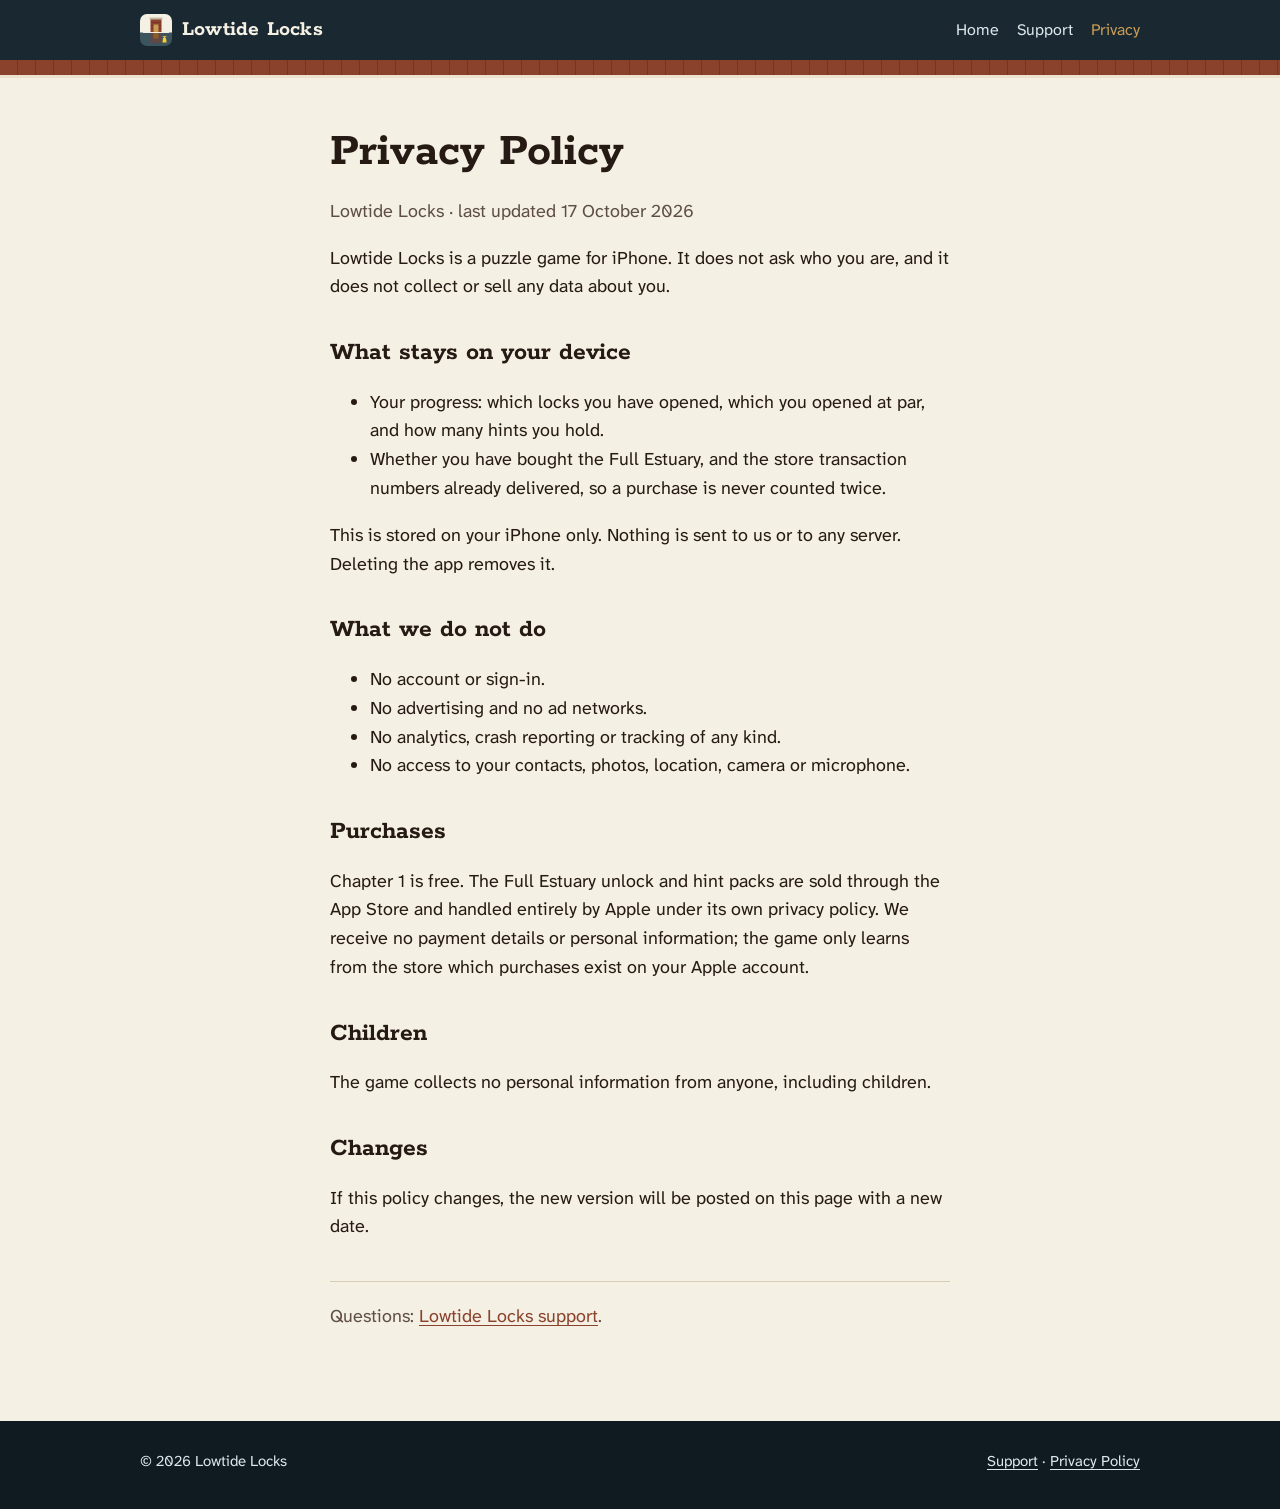
==== privacy.html @ 865af642 "feat: landing, support and privacy pages for Lowtide Locks Static HTML/CSS in the game's direction C" ====
<!doctype html>
<html lang="en">
<head>
<meta charset="utf-8">
<meta name="viewport" content="width=device-width, initial-scale=1">
<title>Lowtide Locks Privacy Policy</title>
<meta name="description" content="Lowtide Locks privacy policy: what the game stores on your iPhone, what it never collects, and how purchases work.">
<link rel="canonical" href="https://nguyenvanlamm.github.io/lowtide-locks-site/privacy.html">
<link rel="icon" href="assets/img/favicon.svg" type="image/svg+xml">
<link rel="apple-touch-icon" href="assets/img/apple-touch-icon.png">
<meta name="theme-color" content="#1A2831">
<link rel="stylesheet" href="assets/site.css">
</head>
<body>
<header class="site">
  <div class="wrap">
    <a class="brand" href="./"><img src="assets/img/icon-256.webp" alt="" width="32" height="32">Lowtide Locks</a>
    <nav class="site" aria-label="Site">
      <a href="./">Home</a>
      <a href="support.html">Support</a>
      <a href="privacy.html" aria-current="page">Privacy</a>
    </nav>
  </div>
</header>
<div class="bank" aria-hidden="true"></div>

<main class="page">
  <div class="prose">
    <h1>Privacy Policy</h1>
    <p class="muted">Lowtide Locks · last updated 17 October 2026</p>

    <p>Lowtide Locks is a puzzle game for iPhone. It does not ask who you are, and it does not collect or sell any data about you.</p>

    <h2>What stays on your device</h2>
    <ul>
      <li>Your progress: which locks you have opened, which you opened at par, and how many hints you hold.</li>
      <li>Whether you have bought the Full Estuary, and the store transaction numbers already delivered, so a purchase is never counted twice.</li>
    </ul>
    <p>This is stored on your iPhone only. Nothing is sent to us or to any server. Deleting the app removes it.</p>

    <h2>What we do not do</h2>
    <ul>
      <li>No account or sign-in.</li>
      <li>No advertising and no ad networks.</li>
      <li>No analytics, crash reporting or tracking of any kind.</li>
      <li>No access to your contacts, photos, location, camera or microphone.</li>
    </ul>

    <h2>Purchases</h2>
    <p>Chapter 1 is free. The Full Estuary unlock and hint packs are sold through the App Store and handled entirely by Apple under its own privacy policy. We receive no payment details or personal information; the game only learns from the store which purchases exist on your Apple account.</p>

    <h2>Children</h2>
    <p>The game collects no personal information from anyone, including children.</p>

    <h2>Changes</h2>
    <p>If this policy changes, the new version will be posted on this page with a new date.</p>

    <hr>
    <p class="muted">Questions: <a href="support.html">Lowtide Locks support</a>.</p>
  </div>
</main>

<footer class="site">
  <div class="wrap">
    <span>© 2026 Lowtide Locks</span>
    <span><a href="support.html">Support</a> · <a href="privacy.html">Privacy Policy</a></span>
  </div>
</footer>
</body>
</html>
---- assets/site.css ----
/* Lowtide Locks site: heritage signage over canal water (the game's direction C). */
@font-face { font-family: "Rokkitt"; src: url("fonts/rokkitt_700.ttf") format("truetype"); font-weight: 700; font-display: swap; }
@font-face { font-family: "Atkinson Hyperlegible Next"; src: url("fonts/atkinson_hyperlegible_next_400.ttf") format("truetype"); font-weight: 400; font-display: swap; }
@font-face { font-family: "Atkinson Hyperlegible Next"; src: url("fonts/atkinson_hyperlegible_next_700.ttf") format("truetype"); font-weight: 700; font-display: swap; }

:root {
  --stone: #F5F0E4; --stone-2: #ECE2CE; --ink: #261A14; --muted: #5E4E43;
  --brick: #8B422D; --brass: #C99C54; --brass-dark: #8A6A33;
  --water: #3C545F; --slate: #1A2831; --slate-900: #101A21; --mist: #DBE7EB; --keeper: #F9D129;
  --line: #D9CCB3;
  --sign: "Rokkitt", Georgia, serif;
  --body: "Atkinson Hyperlegible Next", system-ui, -apple-system, sans-serif;
}
* { box-sizing: border-box; }
html { -webkit-text-size-adjust: 100%; }
body { margin: 0; background: var(--stone); color: var(--ink); font: 18px/1.6 var(--body); }
img { max-width: 100%; height: auto; display: block; }
a { color: var(--brick); text-underline-offset: 3px; }
a:hover { color: var(--ink); }
:focus-visible { outline: 3px solid var(--keeper); outline-offset: 2px; }

.wrap { max-width: 1040px; margin: 0 auto; padding: 0 20px; }
.prose { max-width: 660px; margin: 0 auto; padding: 0 20px; }

/* The far bank: a brick quay wall with a stone coping line, like the top of every level. */
.bank { height: 18px; background: repeating-linear-gradient(90deg, transparent 0 17px, rgba(0,0,0,.18) 17px 18px), var(--brick); border-bottom: 3px solid var(--stone-2); }

header.site { background: var(--slate); color: var(--mist); }
header.site .wrap { display: flex; align-items: center; justify-content: space-between; gap: 16px; padding-top: 14px; padding-bottom: 14px; }
.brand { display: flex; align-items: center; gap: 10px; color: var(--stone); text-decoration: none; font: 700 22px/1 var(--sign); letter-spacing: .01em; white-space: nowrap; }
.brand img { width: 32px; height: 32px; border-radius: 7px; }
nav.site { display: flex; gap: 18px; font-size: 16px; }
nav.site a { color: var(--mist); text-decoration: none; }
nav.site a:hover, nav.site a[aria-current] { color: var(--brass); }

/* Hero: above water on top, its darker image below the waterline. */
.hero { background: linear-gradient(var(--water) 0 62%, #30454F 62% 100%); color: var(--stone); padding: 56px 0 64px; }
.hero .wrap { display: grid; grid-template-columns: 1.1fr .9fr; gap: 40px; align-items: center; }
.plaque { display: inline-block; border: 2px solid var(--brass); border-radius: 10px; padding: 4px 12px; color: var(--brass); font: 700 15px/1.4 var(--sign); letter-spacing: .06em; text-transform: uppercase; background: rgba(16,26,33,.35); }
.hero h1 { font: 700 clamp(44px, 7vw, 76px)/1 var(--sign); margin: 18px 0 6px; }
.hero .tagline { font: 700 clamp(22px, 3vw, 30px)/1.25 var(--sign); color: var(--brass); margin: 0 0 18px; }
.hero p.lede { font-size: 19px; max-width: 34em; color: var(--mist); margin: 0 0 26px; }
.cta { display: flex; flex-wrap: wrap; gap: 12px; align-items: center; }
.button { display: inline-flex; align-items: center; gap: 8px; padding: 12px 20px; border-radius: 12px; background: var(--brass); color: var(--ink); border: 2px solid var(--brass-dark); font: 700 18px/1 var(--sign); text-decoration: none; }
.button.ghost { background: transparent; color: var(--stone); border-color: rgba(219,231,235,.5); }
.button:hover { color: var(--ink); background: #D8AE69; }
.button.ghost:hover { color: var(--stone); background: rgba(219,231,235,.1); }
.soon { font-size: 15px; color: var(--mist); }
.phone { justify-self: center; width: min(300px, 80vw); border-radius: 30px; border: 8px solid var(--slate-900); box-shadow: 0 24px 48px rgba(0,0,0,.35); overflow: hidden; background: var(--water); }

section.band { padding: 64px 0; }
section.band h2 { font: 700 clamp(30px, 4vw, 40px)/1.15 var(--sign); margin: 0 0 12px; }
section.band .intro { max-width: 40em; color: var(--muted); margin: 0 0 32px; }

.chapters { display: grid; grid-template-columns: repeat(3, 1fr); gap: 28px; }
.chapter figure { margin: 0 0 14px; border-radius: 20px; overflow: hidden; border: 6px solid var(--slate); background: var(--water); }
.chapter .num { font: 700 14px/1 var(--sign); letter-spacing: .08em; text-transform: uppercase; color: var(--brick); }
.chapter h3 { font: 700 26px/1.2 var(--sign); margin: 6px 0 6px; }
.chapter p { margin: 0; color: var(--muted); font-size: 17px; }

.dark { background: var(--slate); color: var(--mist); }
.dark h2 { color: var(--stone); }
section.band.dark .intro { color: var(--mist); }
.facts { list-style: none; padding: 0; margin: 0; display: grid; grid-template-columns: repeat(2, 1fr); gap: 16px 32px; }
.facts li { padding-left: 22px; position: relative; }
.facts li::before { content: ""; position: absolute; left: 0; top: .55em; width: 10px; height: 10px; border-radius: 50%; background: var(--brass); }
.facts strong { color: var(--stone); }

.faq dt { font: 700 22px/1.3 var(--sign); margin: 26px 0 6px; }
.faq dd { margin: 0; color: var(--muted); }

footer.site { background: var(--slate-900); color: var(--mist); font-size: 15px; padding: 28px 0 36px; }
footer.site .wrap { display: flex; flex-wrap: wrap; justify-content: space-between; gap: 12px; }
footer.site a { color: var(--mist); }

/* Plain pages: privacy and support. */
.page { padding: 48px 0 72px; }
.page h1 { font: 700 clamp(36px, 6vw, 48px)/1.1 var(--sign); margin: 0 0 6px; }
.page h2 { font: 700 26px/1.25 var(--sign); margin: 36px 0 8px; }
.page .muted { color: var(--muted); }
.page hr { border: 0; border-top: 1px solid var(--line); margin: 40px 0 20px; }

@media (max-width: 820px) {
  .hero { padding: 40px 0 48px; background: linear-gradient(var(--water) 0 72%, #30454F 72% 100%); }
  .hero .wrap, .chapters { grid-template-columns: 1fr; }
  .phone { width: min(260px, 72vw); }
  .chapters { gap: 40px; }
  .chapter figure { max-width: 320px; }
  .facts { grid-template-columns: 1fr; }
  nav.site { gap: 12px; font-size: 15px; }
  .brand { font-size: 19px; }
  .brand img { width: 28px; height: 28px; }
}
@media (prefers-reduced-motion: reduce) { * { scroll-behavior: auto !important; } }
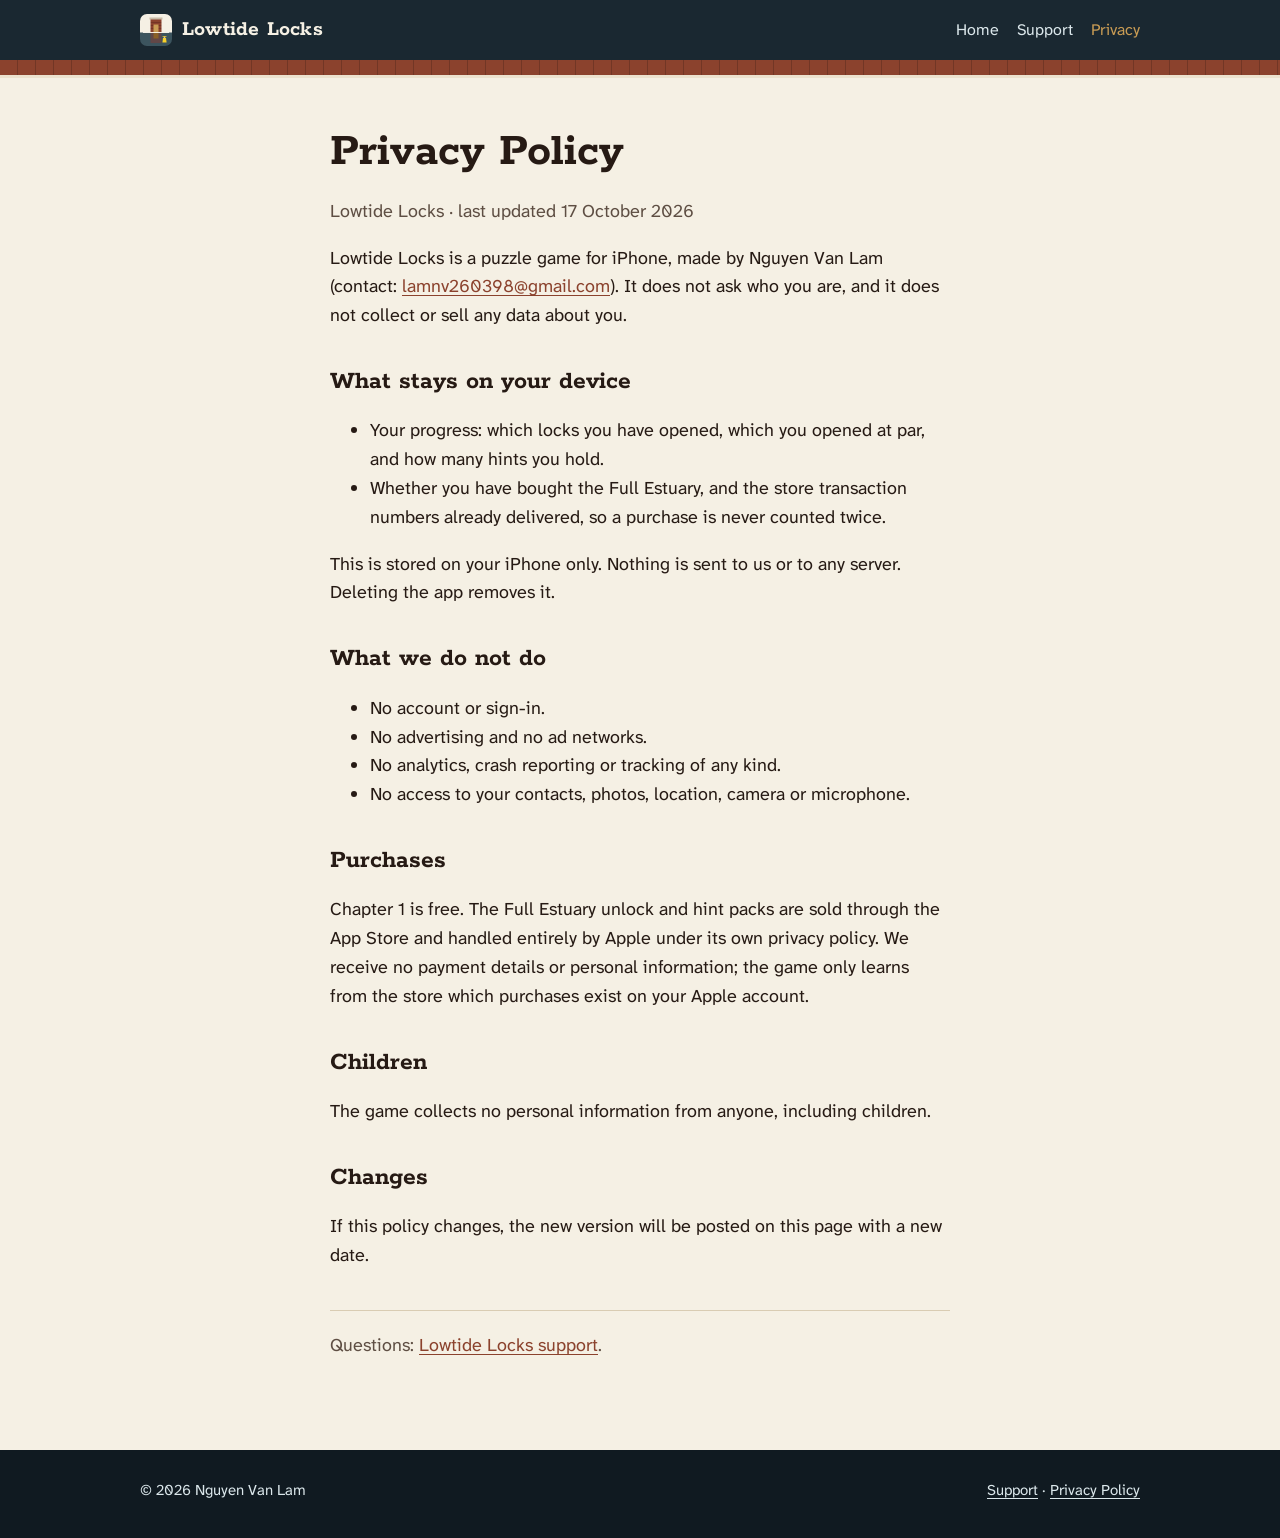
==== commit cf9eae7c: "docs: name the developer in the privacy policy; match the app's copyright From the App Store review " ====
--- a/privacy.html
+++ b/privacy.html
@@ -29,7 +29,7 @@
     <h1>Privacy Policy</h1>
     <p class="muted">Lowtide Locks · last updated 17 October 2026</p>
 
-    <p>Lowtide Locks is a puzzle game for iPhone. It does not ask who you are, and it does not collect or sell any data about you.</p>
+    <p>Lowtide Locks is a puzzle game for iPhone, made by Nguyen Van Lam (contact: <a href="mailto:lamnv260398@gmail.com">lamnv260398@gmail.com</a>). It does not ask who you are, and it does not collect or sell any data about you.</p>
 
     <h2>What stays on your device</h2>
     <ul>
@@ -62,7 +62,7 @@
 
 <footer class="site">
   <div class="wrap">
-    <span>© 2026 Lowtide Locks</span>
+    <span>© 2026 Nguyen Van Lam</span>
     <span><a href="support.html">Support</a> · <a href="privacy.html">Privacy Policy</a></span>
   </div>
 </footer>
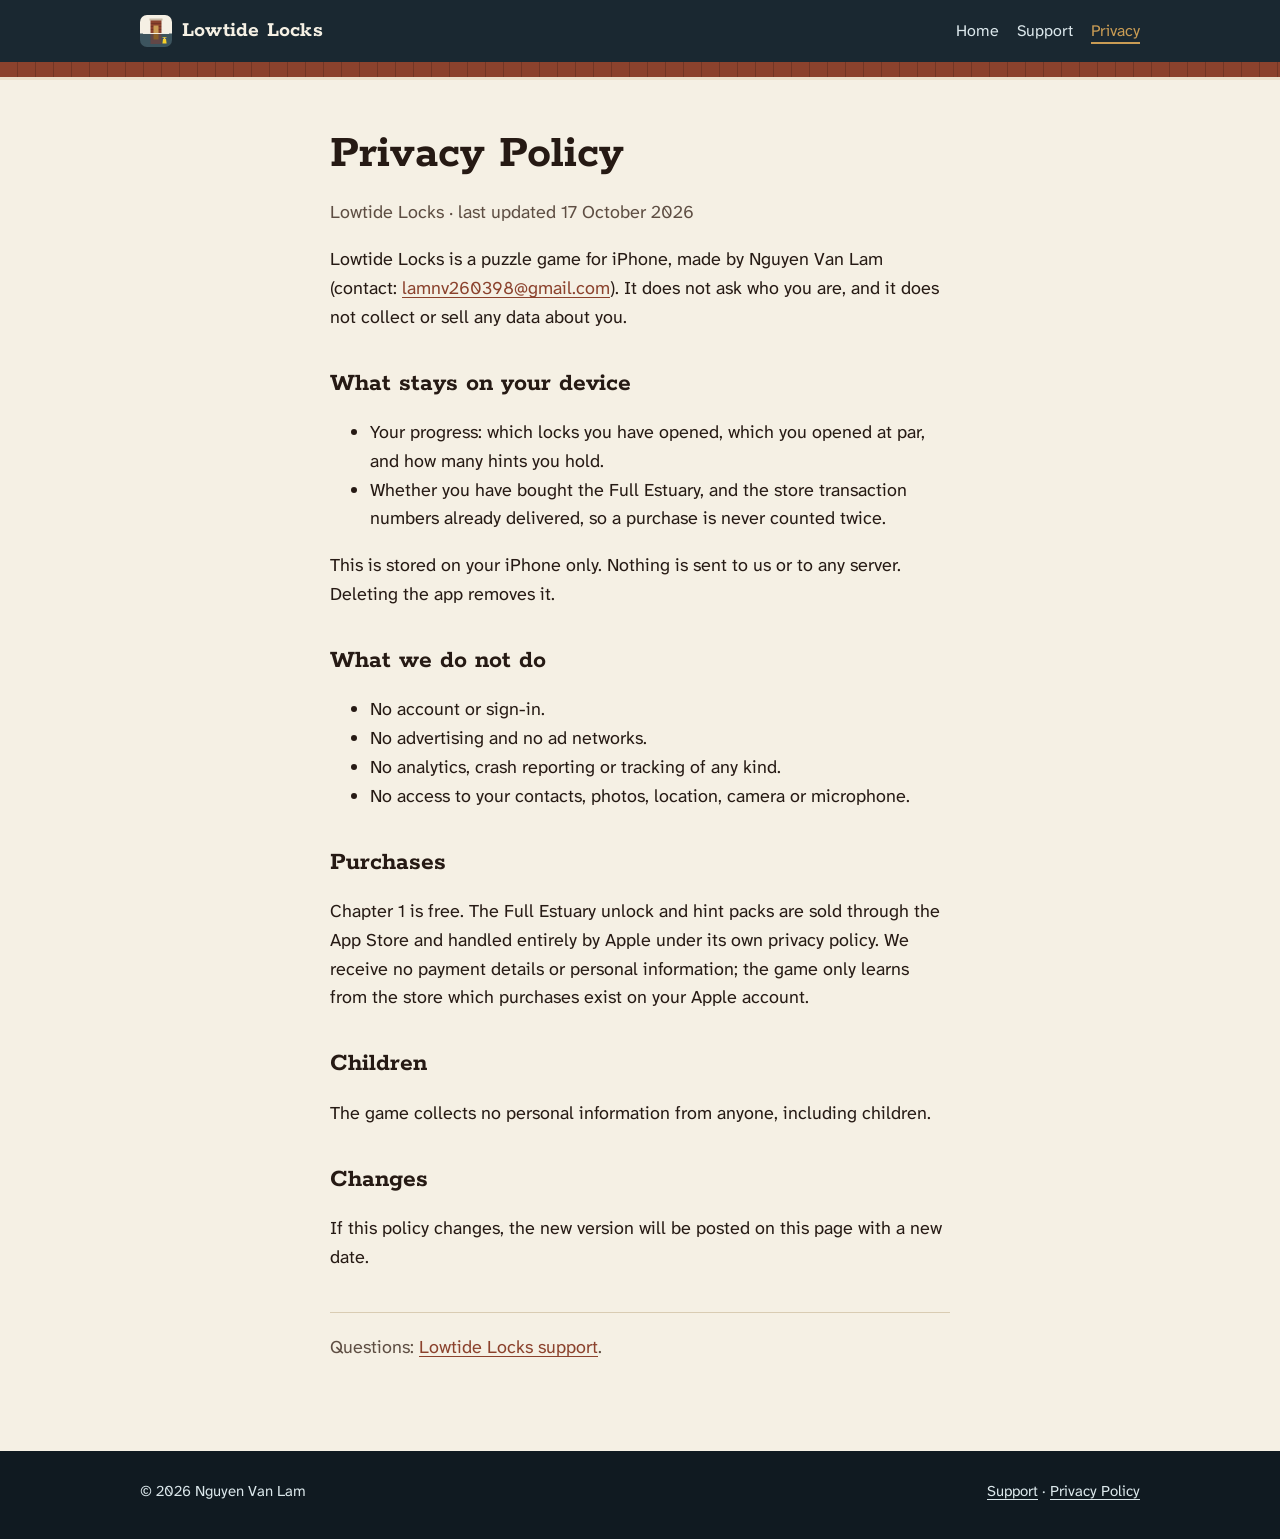
==== commit 8d47702c: "fix(design): hero fact line, no sideways scroll, visible focus, 44 px links design-optimizer: the he" ====
--- a/privacy.html
+++ b/privacy.html
@@ -4,14 +4,46 @@
 <meta charset="utf-8">
 <meta name="viewport" content="width=device-width, initial-scale=1">
 <title>Lowtide Locks Privacy Policy</title>
-<meta name="description" content="Lowtide Locks privacy policy: what the game stores on your iPhone, what it never collects, and how purchases work.">
+<meta name="description" content="Lowtide Locks privacy policy: progress stays on your iPhone, with no account, ads, analytics or tracking. What the game stores and how purchases work.">
 <link rel="canonical" href="https://nguyenvanlamm.github.io/lowtide-locks-site/privacy.html">
+<link rel="alternate" type="text/markdown" href="privacy.html.md">
+<link rel="describedby" href="llms.txt">
+<meta property="og:type" content="website">
+<meta property="og:site_name" content="Lowtide Locks">
+<meta property="og:locale" content="en_US">
+<meta property="og:title" content="Lowtide Locks Privacy Policy">
+<meta property="og:description" content="Lowtide Locks privacy policy: progress stays on your iPhone, with no account, ads, analytics or tracking. What the game stores and how purchases work.">
+<meta property="og:url" content="https://nguyenvanlamm.github.io/lowtide-locks-site/privacy.html">
+<meta property="og:image" content="https://nguyenvanlamm.github.io/lowtide-locks-site/assets/img/share-card.jpg">
+<meta property="og:image:width" content="1200">
+<meta property="og:image:height" content="630">
+<meta property="og:image:alt" content="Lowtide Locks: Two worlds, one waterline. Two iPhone screens show a lock-keeper on pale stones below the waterline of a still brick canal.">
+<meta name="twitter:card" content="summary_large_image">
+<script type="application/ld+json">
+{
+  "@context": "https://schema.org",
+  "@type": "WebPage",
+  "@id": "https://nguyenvanlamm.github.io/lowtide-locks-site/privacy.html",
+  "name": "Lowtide Locks Privacy Policy",
+  "url": "https://nguyenvanlamm.github.io/lowtide-locks-site/privacy.html",
+  "description": "Lowtide Locks privacy policy: progress stays on your iPhone, with no account, ads, analytics or tracking. What the game stores and how purchases work.",
+  "inLanguage": "en",
+  "dateModified": "2026-10-17",
+  "isPartOf": {
+    "@id": "https://nguyenvanlamm.github.io/lowtide-locks-site/#website"
+  },
+  "about": {
+    "@id": "https://nguyenvanlamm.github.io/lowtide-locks-site/#game"
+  }
+}
+</script>
 <link rel="icon" href="assets/img/favicon.svg" type="image/svg+xml">
 <link rel="apple-touch-icon" href="assets/img/apple-touch-icon.png">
 <meta name="theme-color" content="#1A2831">
 <link rel="stylesheet" href="assets/site.css">
 </head>
 <body>
+<a class="skip" href="#main">Skip to content</a>
 <header class="site">
   <div class="wrap">
     <a class="brand" href="./"><img src="assets/img/icon-256.webp" alt="" width="32" height="32">Lowtide Locks</a>
@@ -24,7 +56,7 @@
 </header>
 <div class="bank" aria-hidden="true"></div>
 
-<main class="page">
+<main class="page" id="main">
   <div class="prose">
     <h1>Privacy Policy</h1>
     <p class="muted">Lowtide Locks · last updated 17 October 2026</p>
--- a/assets/site.css
+++ b/assets/site.css
@@ -17,7 +17,13 @@
 img { max-width: 100%; height: auto; display: block; }
 a { color: var(--brick); text-underline-offset: 3px; }
 a:hover { color: var(--ink); }
-:focus-visible { outline: 3px solid var(--keeper); outline-offset: 2px; }
+/* Focus ring: brick on the cream stone (6.3:1), keeper yellow on slate and water (5.4:1 or more). */
+:focus-visible { outline: 3px solid var(--brick); outline-offset: 2px; }
+header.site :focus-visible, .hero :focus-visible, .dark :focus-visible, footer.site :focus-visible, .skip:focus-visible { outline-color: var(--keeper); }
+
+/* Skip link: hidden above the header until it takes keyboard focus. */
+.skip { position: absolute; left: 12px; top: 8px; z-index: 10; padding: 10px 16px; border-radius: 10px; background: var(--slate-900); color: var(--stone); font: 700 16px/1.5 var(--body); text-decoration: none; transform: translateY(-200%); }
+.skip:focus { transform: none; color: var(--stone); }
 
 .wrap { max-width: 1040px; margin: 0 auto; padding: 0 20px; }
 .prose { max-width: 660px; margin: 0 auto; padding: 0 20px; }
@@ -26,19 +32,23 @@
 .bank { height: 18px; background: repeating-linear-gradient(90deg, transparent 0 17px, rgba(0,0,0,.18) 17px 18px), var(--brick); border-bottom: 3px solid var(--stone-2); }
 
 header.site { background: var(--slate); color: var(--mist); }
-header.site .wrap { display: flex; align-items: center; justify-content: space-between; gap: 16px; padding-top: 14px; padding-bottom: 14px; }
+header.site .wrap { display: flex; flex-wrap: wrap; align-items: center; justify-content: space-between; column-gap: 16px; padding-top: 8px; padding-bottom: 8px; }
 .brand { display: flex; align-items: center; gap: 10px; color: var(--stone); text-decoration: none; font: 700 22px/1 var(--sign); letter-spacing: .01em; white-space: nowrap; }
 .brand img { width: 32px; height: 32px; border-radius: 7px; }
 nav.site { display: flex; gap: 18px; font-size: 16px; }
-nav.site a { color: var(--mist); text-decoration: none; }
+/* Links keep their text size; vertical padding gives a 44 px tap target. */
+nav.site a { display: inline-block; padding: 10px 0; color: var(--mist); text-decoration: none; }
 nav.site a:hover, nav.site a[aria-current] { color: var(--brass); }
+nav.site a[aria-current] { text-decoration: underline; text-decoration-thickness: 2px; text-underline-offset: 6px; }
 
 /* Hero: above water on top, its darker image below the waterline. */
 .hero { background: linear-gradient(var(--water) 0 62%, #30454F 62% 100%); color: var(--stone); padding: 56px 0 64px; }
 .hero .wrap { display: grid; grid-template-columns: 1.1fr .9fr; gap: 40px; align-items: center; }
-.plaque { display: inline-block; border: 2px solid var(--brass); border-radius: 10px; padding: 4px 12px; color: var(--brass); font: 700 15px/1.4 var(--sign); letter-spacing: .06em; text-transform: uppercase; background: rgba(16,26,33,.35); }
+.plaque { display: inline-block; border: 2px solid var(--brass); border-radius: 10px; padding: 4px 12px; color: var(--brass); font: 700 15px/1.4 var(--sign); letter-spacing: .06em; text-transform: uppercase; background: rgba(16,26,33,.55); }
 .hero h1 { font: 700 clamp(44px, 7vw, 76px)/1 var(--sign); margin: 18px 0 6px; }
-.hero .tagline { font: 700 clamp(22px, 3vw, 30px)/1.25 var(--sign); color: var(--brass); margin: 0 0 18px; }
+.hero .tagline { font: 700 clamp(22px, 3vw, 30px)/1.25 var(--sign); color: var(--brass); margin: 0 0 12px; }
+/* The share card's fact line, in keeper yellow (5.4:1 on the water). */
+.hero .fact-line { font: 700 18px/1.45 var(--body); color: var(--keeper); margin: 0 0 18px; }
 .hero p.lede { font-size: 19px; max-width: 34em; color: var(--mist); margin: 0 0 26px; }
 .cta { display: flex; flex-wrap: wrap; gap: 12px; align-items: center; }
 .button { display: inline-flex; align-items: center; gap: 8px; padding: 12px 20px; border-radius: 12px; background: var(--brass); color: var(--ink); border: 2px solid var(--brass-dark); font: 700 18px/1 var(--sign); text-decoration: none; }
@@ -69,9 +79,9 @@
 .faq dt { font: 700 22px/1.3 var(--sign); margin: 26px 0 6px; }
 .faq dd { margin: 0; color: var(--muted); }
 
-footer.site { background: var(--slate-900); color: var(--mist); font-size: 15px; padding: 28px 0 36px; }
-footer.site .wrap { display: flex; flex-wrap: wrap; justify-content: space-between; gap: 12px; }
-footer.site a { color: var(--mist); }
+footer.site { background: var(--slate-900); color: var(--mist); font-size: 15px; padding: 18px 0 26px; }
+footer.site .wrap { display: flex; flex-wrap: wrap; align-items: center; justify-content: space-between; column-gap: 12px; }
+footer.site a { display: inline-block; padding: 10px 0; color: var(--mist); }
 
 /* Plain pages: privacy and support. */
 .page { padding: 48px 0 72px; }
@@ -85,9 +95,10 @@
   .hero .wrap, .chapters { grid-template-columns: 1fr; }
   .phone { width: min(260px, 72vw); }
   .chapters { gap: 40px; }
-  .chapter figure { max-width: 320px; }
+  .chapter figure { max-width: 260px; }
   .facts { grid-template-columns: 1fr; }
-  nav.site { gap: 12px; font-size: 15px; }
+  header.site .wrap { column-gap: 12px; }
+  nav.site { gap: 10px; font-size: 15px; }
   .brand { font-size: 19px; }
   .brand img { width: 28px; height: 28px; }
 }
